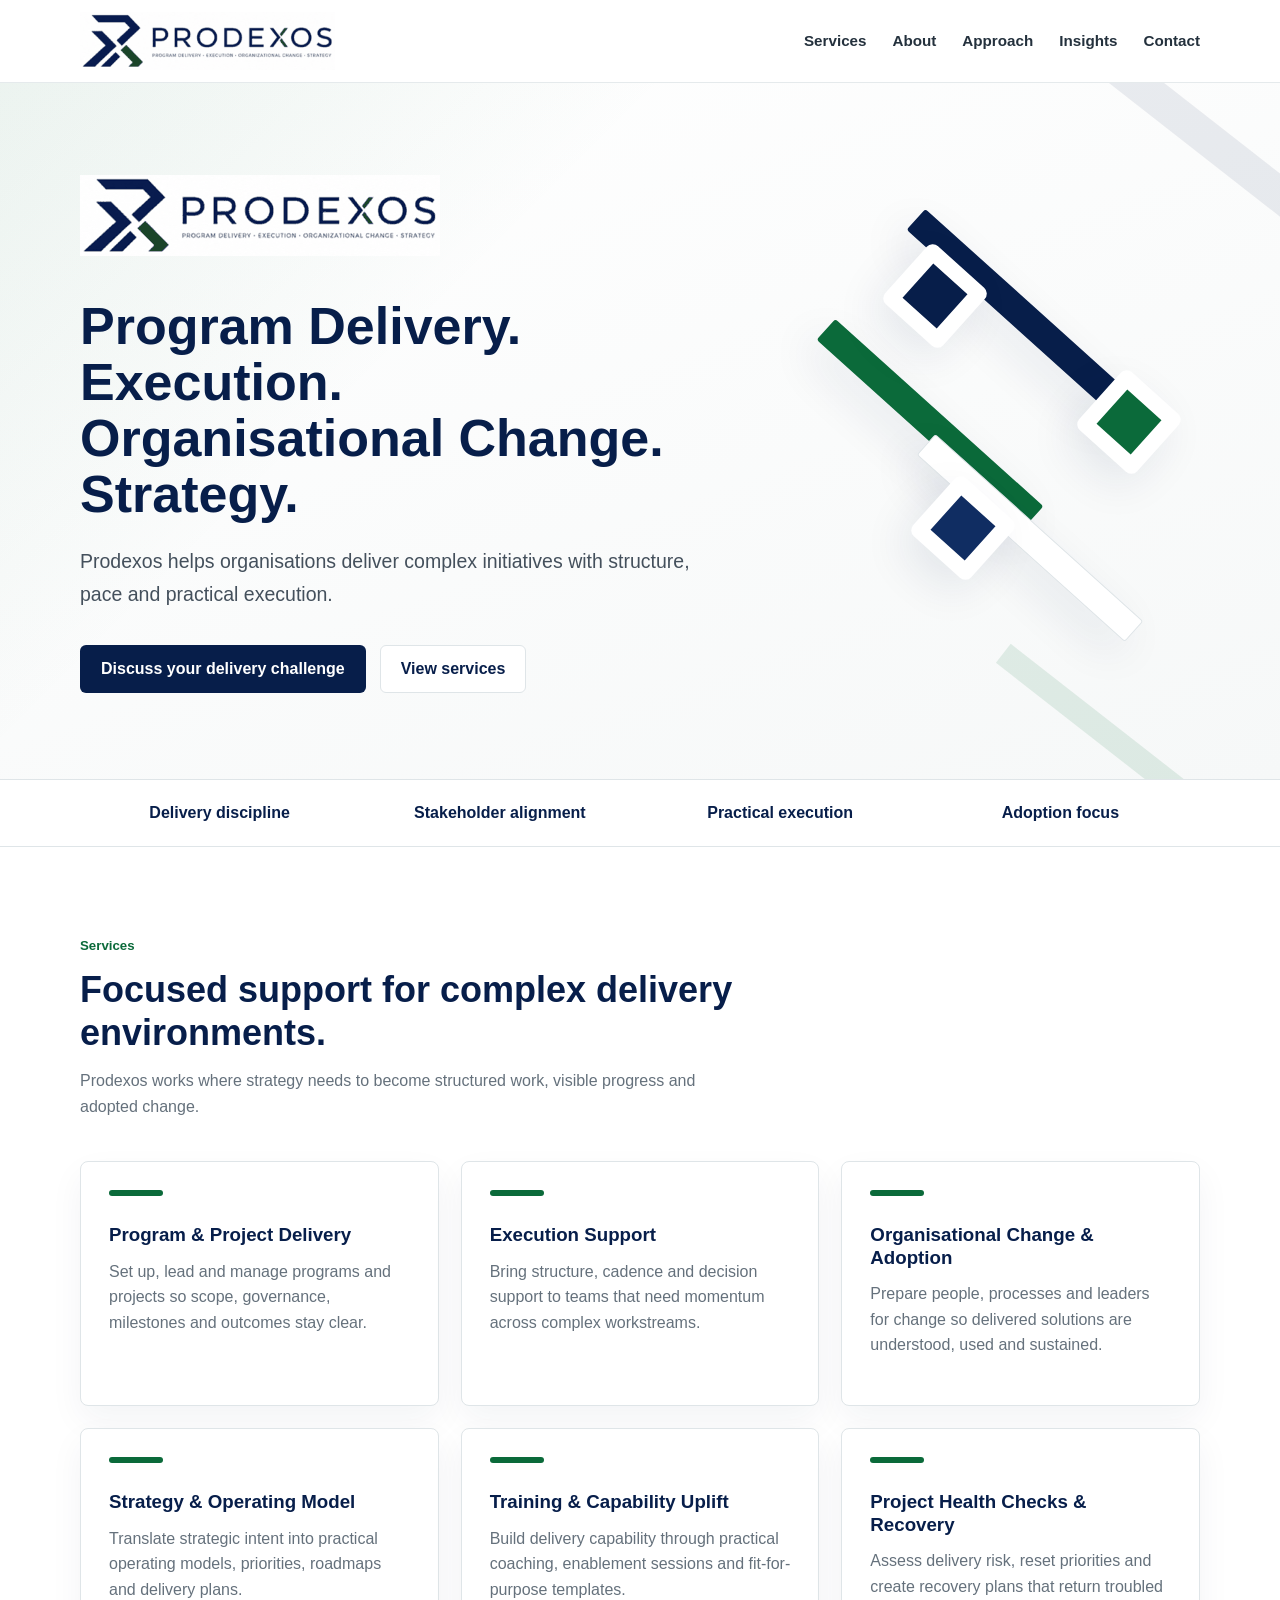
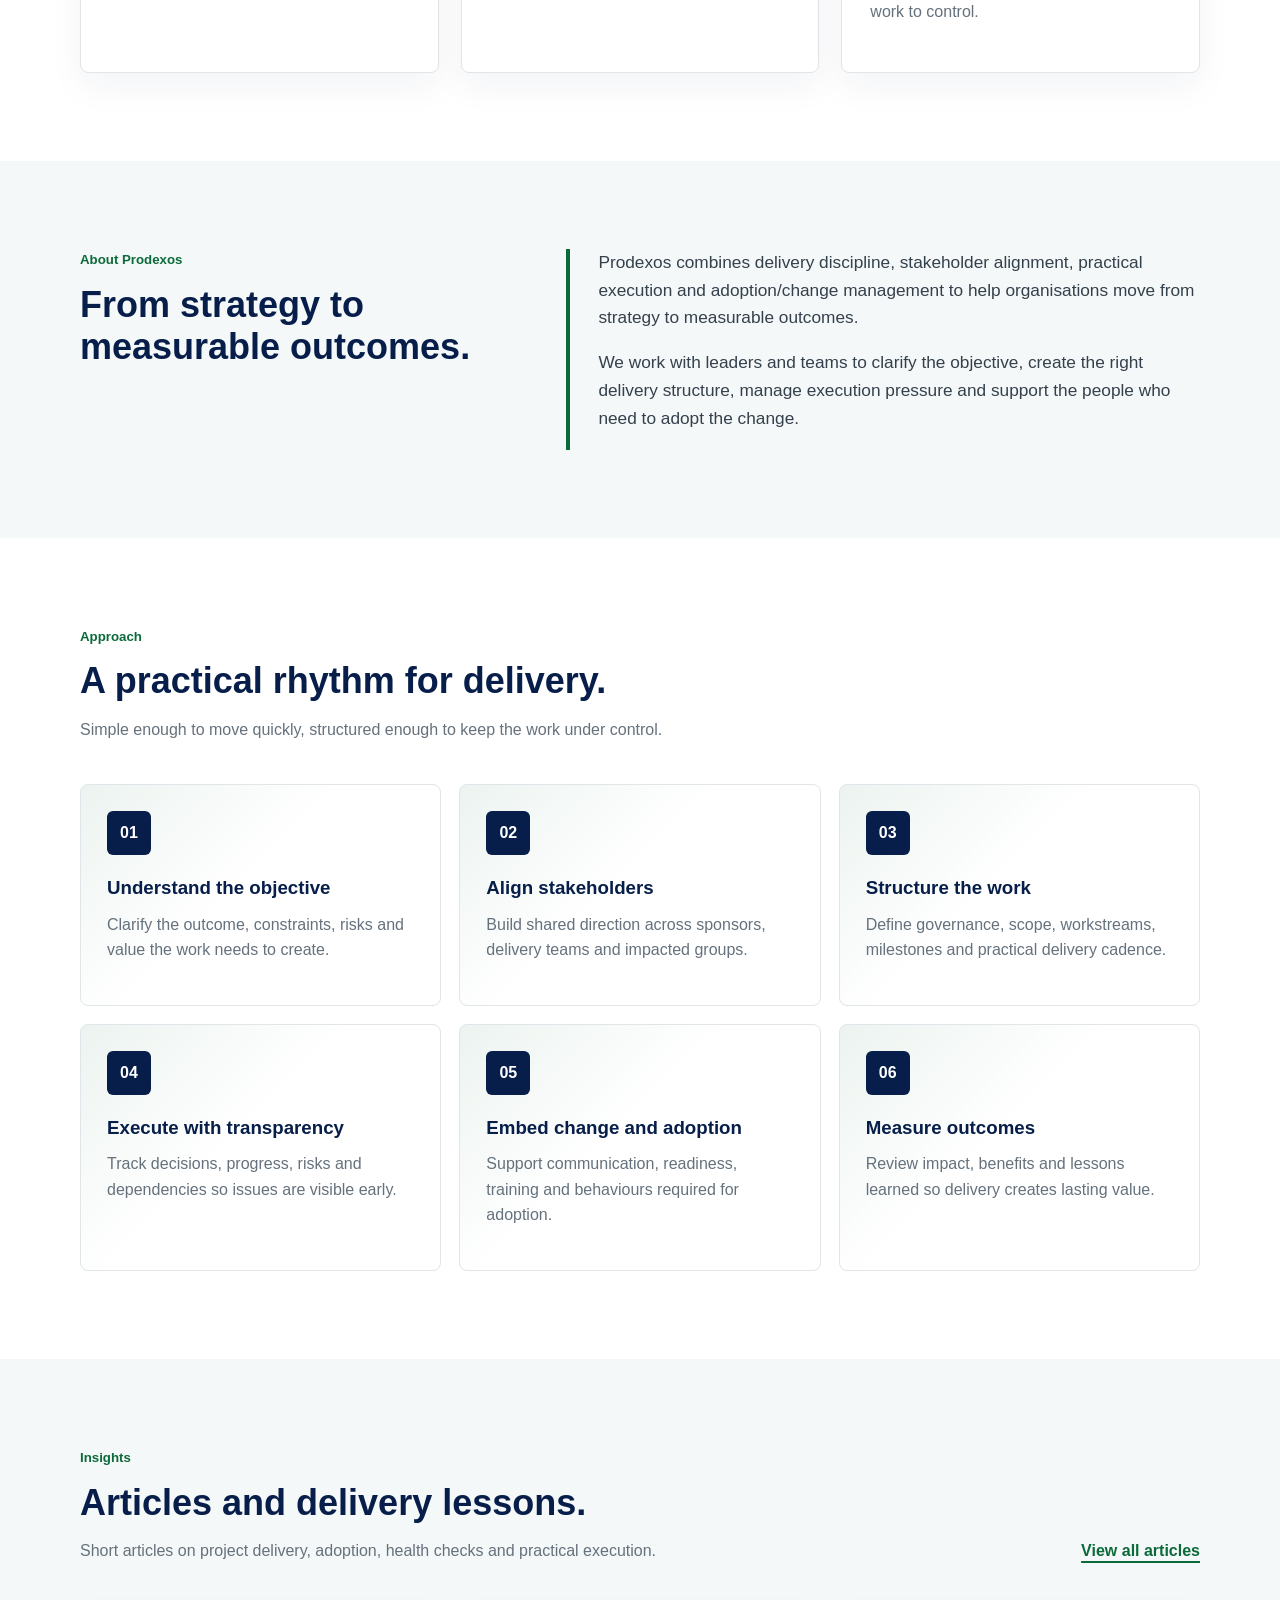
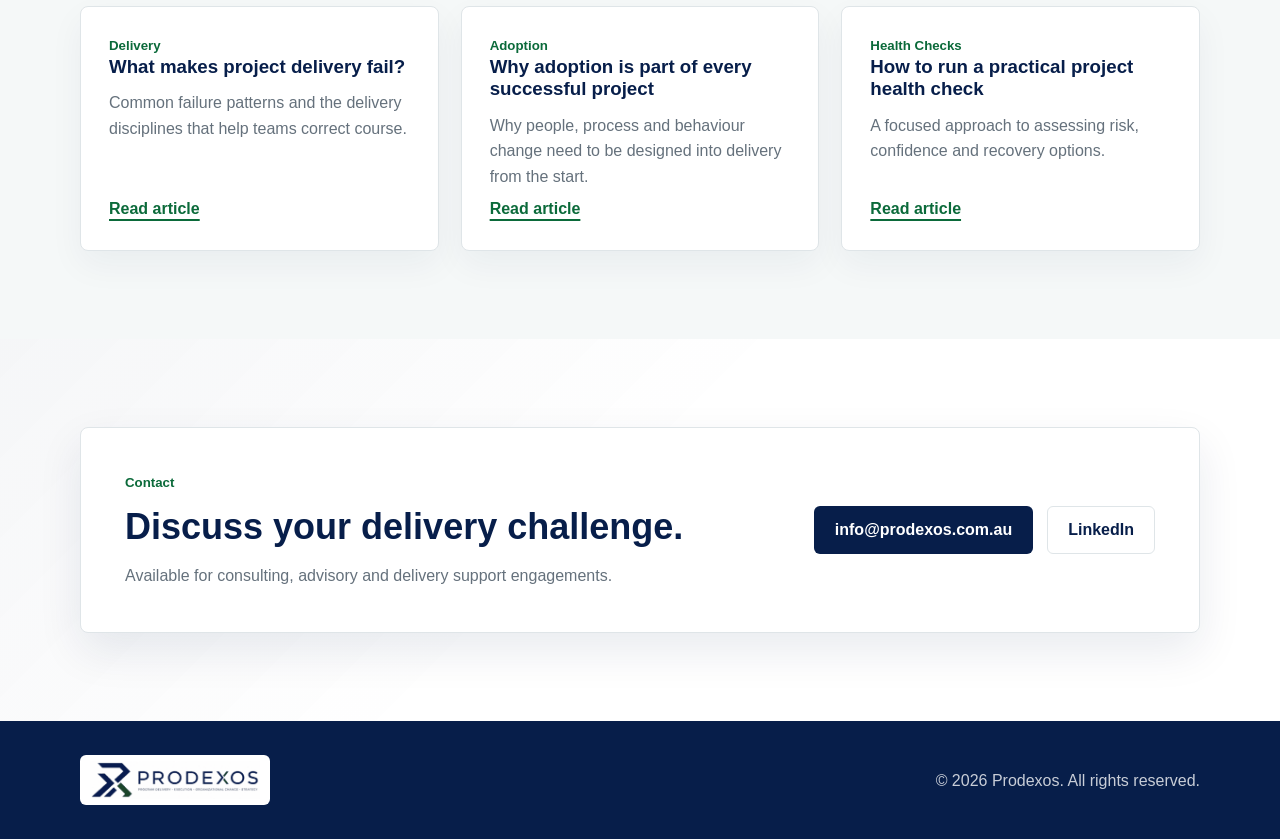
==== index.html @ 25dfd2f6 "Add Prodexos static website" ====
<!DOCTYPE html>
<html lang="en-AU">
<head>
  <meta charset="utf-8">
  <meta name="viewport" content="width=device-width, initial-scale=1">
  <meta name="description" content="Prodexos helps organisations deliver complex initiatives with program delivery, execution support, organisational change, strategy and capability uplift.">
  <title>Prodexos | Program Delivery, Execution and Organisational Change</title>
  <link rel="icon" href="assets/logo.png">
  <link rel="stylesheet" href="assets/styles.css">
</head>
<body>
  <a class="skip-link" href="#main">Skip to content</a>

  <header class="site-header">
    <div class="container header-inner">
      <a class="brand-link" href="index.html" aria-label="Prodexos home">
        <img src="assets/logo.png" alt="Prodexos" class="brand-logo">
      </a>
      <button class="nav-toggle" type="button" aria-expanded="false" aria-controls="site-nav">
        <span class="nav-toggle-line"></span>
        <span class="nav-toggle-line"></span>
        <span class="nav-toggle-line"></span>
        <span class="sr-only">Menu</span>
      </button>
      <nav class="site-nav" id="site-nav" aria-label="Primary navigation">
        <a href="#services">Services</a>
        <a href="#about">About</a>
        <a href="#approach">Approach</a>
        <a href="articles.html">Insights</a>
        <a href="#contact">Contact</a>
      </nav>
    </div>
  </header>

  <main id="main">
    <section class="hero section-band">
      <div class="container hero-grid">
        <div class="hero-copy">
          <img src="assets/logo.png" alt="Prodexos" class="hero-logo">
          <h1>Program Delivery. Execution. Organisational Change. Strategy.</h1>
          <p class="lead">Prodexos helps organisations deliver complex initiatives with structure, pace and practical execution.</p>
          <div class="hero-actions">
            <a class="button button-primary" href="#contact">Discuss your delivery challenge</a>
            <a class="button button-secondary" href="#services">View services</a>
          </div>
        </div>
        <div class="hero-panel" aria-hidden="true">
          <div class="delivery-line line-one"></div>
          <div class="delivery-line line-two"></div>
          <div class="delivery-line line-three"></div>
          <div class="delivery-node node-one"></div>
          <div class="delivery-node node-two"></div>
          <div class="delivery-node node-three"></div>
        </div>
      </div>
    </section>

    <section class="trust-strip">
      <div class="container trust-grid">
        <span>Delivery discipline</span>
        <span>Stakeholder alignment</span>
        <span>Practical execution</span>
        <span>Adoption focus</span>
      </div>
    </section>

    <section class="section" id="services">
      <div class="container">
        <div class="section-heading">
          <p class="eyebrow">Services</p>
          <h2>Focused support for complex delivery environments.</h2>
          <p>Prodexos works where strategy needs to become structured work, visible progress and adopted change.</p>
        </div>

        <div class="card-grid services-grid">
          <article class="service-card">
            <span class="card-accent"></span>
            <h3>Program &amp; Project Delivery</h3>
            <p>Set up, lead and manage programs and projects so scope, governance, milestones and outcomes stay clear.</p>
          </article>
          <article class="service-card">
            <span class="card-accent"></span>
            <h3>Execution Support</h3>
            <p>Bring structure, cadence and decision support to teams that need momentum across complex workstreams.</p>
          </article>
          <article class="service-card">
            <span class="card-accent"></span>
            <h3>Organisational Change &amp; Adoption</h3>
            <p>Prepare people, processes and leaders for change so delivered solutions are understood, used and sustained.</p>
          </article>
          <article class="service-card">
            <span class="card-accent"></span>
            <h3>Strategy &amp; Operating Model</h3>
            <p>Translate strategic intent into practical operating models, priorities, roadmaps and delivery plans.</p>
          </article>
          <article class="service-card">
            <span class="card-accent"></span>
            <h3>Training &amp; Capability Uplift</h3>
            <p>Build delivery capability through practical coaching, enablement sessions and fit-for-purpose templates.</p>
          </article>
          <article class="service-card">
            <span class="card-accent"></span>
            <h3>Project Health Checks &amp; Recovery</h3>
            <p>Assess delivery risk, reset priorities and create recovery plans that return troubled work to control.</p>
          </article>
        </div>
      </div>
    </section>

    <section class="section section-muted" id="about">
      <div class="container split-layout">
        <div class="section-heading compact">
          <p class="eyebrow">About Prodexos</p>
          <h2>From strategy to measurable outcomes.</h2>
        </div>
        <div class="rich-copy">
          <p>Prodexos combines delivery discipline, stakeholder alignment, practical execution and adoption/change management to help organisations move from strategy to measurable outcomes.</p>
          <p>We work with leaders and teams to clarify the objective, create the right delivery structure, manage execution pressure and support the people who need to adopt the change.</p>
        </div>
      </div>
    </section>

    <section class="section" id="approach">
      <div class="container">
        <div class="section-heading">
          <p class="eyebrow">Approach</p>
          <h2>A practical rhythm for delivery.</h2>
          <p>Simple enough to move quickly, structured enough to keep the work under control.</p>
        </div>

        <ol class="approach-list">
          <li>
            <span>01</span>
            <h3>Understand the objective</h3>
            <p>Clarify the outcome, constraints, risks and value the work needs to create.</p>
          </li>
          <li>
            <span>02</span>
            <h3>Align stakeholders</h3>
            <p>Build shared direction across sponsors, delivery teams and impacted groups.</p>
          </li>
          <li>
            <span>03</span>
            <h3>Structure the work</h3>
            <p>Define governance, scope, workstreams, milestones and practical delivery cadence.</p>
          </li>
          <li>
            <span>04</span>
            <h3>Execute with transparency</h3>
            <p>Track decisions, progress, risks and dependencies so issues are visible early.</p>
          </li>
          <li>
            <span>05</span>
            <h3>Embed change and adoption</h3>
            <p>Support communication, readiness, training and behaviours required for adoption.</p>
          </li>
          <li>
            <span>06</span>
            <h3>Measure outcomes</h3>
            <p>Review impact, benefits and lessons learned so delivery creates lasting value.</p>
          </li>
        </ol>
      </div>
    </section>

    <section class="section section-muted" id="insights">
      <div class="container">
        <div class="section-heading with-action">
          <div>
            <p class="eyebrow">Insights</p>
            <h2>Articles and delivery lessons.</h2>
            <p>Short articles on project delivery, adoption, health checks and practical execution.</p>
          </div>
          <a class="text-link" href="articles.html">View all articles</a>
        </div>

        <div class="card-grid article-grid">
          <article class="article-card">
            <p class="article-meta">Delivery</p>
            <h3>What makes project delivery fail?</h3>
            <p>Common failure patterns and the delivery disciplines that help teams correct course.</p>
            <a href="articles/project-delivery-failure.html">Read article</a>
          </article>
          <article class="article-card">
            <p class="article-meta">Adoption</p>
            <h3>Why adoption is part of every successful project</h3>
            <p>Why people, process and behaviour change need to be designed into delivery from the start.</p>
            <a href="articles/adoption-success.html">Read article</a>
          </article>
          <article class="article-card">
            <p class="article-meta">Health Checks</p>
            <h3>How to run a practical project health check</h3>
            <p>A focused approach to assessing risk, confidence and recovery options.</p>
            <a href="articles/project-health-check.html">Read article</a>
          </article>
        </div>
      </div>
    </section>

    <section class="section contact-section" id="contact">
      <div class="container contact-layout">
        <div class="section-heading compact">
          <p class="eyebrow">Contact</p>
          <h2>Discuss your delivery challenge.</h2>
          <p>Available for consulting, advisory and delivery support engagements.</p>
        </div>
        <div class="contact-actions">
          <a class="button button-primary" href="mailto:info@prodexos.com.au?subject=Prodexos%20consulting%20enquiry">info@prodexos.com.au</a>
          <a class="button button-secondary" href="https://www.linkedin.com/company/prodexos/" target="_blank" rel="noreferrer">LinkedIn</a>
        </div>
      </div>
    </section>
  </main>

  <footer class="site-footer">
    <div class="container footer-inner">
      <img src="assets/logo.png" alt="Prodexos" class="footer-logo">
      <p>&copy; 2026 Prodexos. All rights reserved.</p>
    </div>
  </footer>

  <script src="assets/script.js"></script>
</body>
</html>
---- assets/styles.css ----
:root {
  --navy: #071e4a;
  --navy-soft: #102d62;
  --green: #0b6a3a;
  --green-dark: #064b2a;
  --ink: #24313d;
  --muted: #65717c;
  --line: #dfe5e8;
  --surface: #ffffff;
  --surface-soft: #f5f8f8;
  --surface-green: #eef6f1;
  --shadow: 0 18px 45px rgba(7, 30, 74, 0.09);
}

* {
  box-sizing: border-box;
}

html {
  scroll-behavior: smooth;
}

body {
  margin: 0;
  color: var(--ink);
  background: var(--surface);
  font-family: Arial, Helvetica, sans-serif;
  font-size: 16px;
  line-height: 1.6;
  letter-spacing: 0;
}

body.nav-open {
  overflow: hidden;
}

img {
  display: block;
  max-width: 100%;
}

a {
  color: inherit;
  text-decoration: none;
}

p,
h1,
h2,
h3 {
  margin-top: 0;
}

p {
  color: var(--muted);
}

.container {
  width: min(1120px, calc(100% - 40px));
  margin: 0 auto;
}

.narrow {
  width: min(820px, calc(100% - 40px));
}

.skip-link {
  position: absolute;
  top: -80px;
  left: 16px;
  z-index: 100;
  padding: 10px 14px;
  color: #ffffff;
  background: var(--navy);
  border-radius: 6px;
}

.skip-link:focus {
  top: 16px;
}

.sr-only {
  position: absolute;
  width: 1px;
  height: 1px;
  padding: 0;
  margin: -1px;
  overflow: hidden;
  clip: rect(0, 0, 0, 0);
  white-space: nowrap;
  border: 0;
}

.site-header {
  position: sticky;
  top: 0;
  z-index: 50;
  background: rgba(255, 255, 255, 0.94);
  border-bottom: 1px solid rgba(223, 229, 232, 0.8);
  backdrop-filter: blur(14px);
}

.header-inner {
  display: flex;
  align-items: center;
  justify-content: space-between;
  min-height: 82px;
  gap: 28px;
}

.brand-link {
  display: inline-flex;
  align-items: center;
  max-width: 270px;
}

.brand-logo {
  width: 255px;
  height: auto;
}

.site-nav {
  display: flex;
  align-items: center;
  gap: 26px;
  color: var(--ink);
  font-size: 0.95rem;
  font-weight: 700;
}

.site-nav a {
  position: relative;
  padding: 8px 0;
}

.site-nav a::after {
  position: absolute;
  right: 0;
  bottom: 2px;
  left: 0;
  height: 2px;
  content: "";
  background: var(--green);
  transform: scaleX(0);
  transform-origin: right;
  transition: transform 180ms ease;
}

.site-nav a:hover::after,
.site-nav a:focus-visible::after,
.site-nav a[aria-current="page"]::after {
  transform: scaleX(1);
  transform-origin: left;
}

.nav-toggle {
  display: none;
  width: 44px;
  height: 44px;
  align-items: center;
  justify-content: center;
  flex-direction: column;
  gap: 5px;
  padding: 0;
  background: #ffffff;
  border: 1px solid var(--line);
  border-radius: 6px;
  cursor: pointer;
}

.nav-toggle-line {
  display: block;
  width: 20px;
  height: 2px;
  background: var(--navy);
}

.section-band {
  position: relative;
  overflow: hidden;
  background:
    linear-gradient(135deg, rgba(11, 106, 58, 0.08) 0%, rgba(11, 106, 58, 0) 34%),
    linear-gradient(160deg, #ffffff 0%, #f6f8f8 100%);
}

.section-band::before,
.section-band::after {
  position: absolute;
  content: "";
  pointer-events: none;
}

.section-band::before {
  top: 56px;
  right: -120px;
  width: 340px;
  height: 34px;
  background: rgba(7, 30, 74, 0.08);
  transform: rotate(38deg);
}

.section-band::after {
  right: 80px;
  bottom: 46px;
  width: 220px;
  height: 24px;
  background: rgba(11, 106, 58, 0.11);
  transform: rotate(38deg);
}

.hero {
  padding: 92px 0 86px;
}

.hero-grid {
  position: relative;
  z-index: 1;
  display: grid;
  grid-template-columns: minmax(0, 1.2fr) minmax(280px, 0.8fr);
  align-items: center;
  gap: 56px;
}

.hero-logo {
  width: min(360px, 100%);
  margin-bottom: 42px;
}

.hero h1,
.page-hero h1,
.article-hero h1 {
  max-width: 900px;
  color: var(--navy);
  font-size: 3.25rem;
  line-height: 1.08;
  margin-bottom: 22px;
}

.lead {
  max-width: 650px;
  color: #44505c;
  font-size: 1.22rem;
  line-height: 1.7;
}

.hero-actions,
.contact-actions {
  display: flex;
  flex-wrap: wrap;
  gap: 14px;
  margin-top: 34px;
}

.button {
  display: inline-flex;
  align-items: center;
  justify-content: center;
  min-height: 48px;
  padding: 13px 20px;
  border: 1px solid transparent;
  border-radius: 6px;
  font-weight: 700;
  line-height: 1.2;
  transition: transform 180ms ease, box-shadow 180ms ease, background 180ms ease, border-color 180ms ease;
}

.button:hover,
.button:focus-visible {
  transform: translateY(-2px);
  box-shadow: 0 10px 26px rgba(7, 30, 74, 0.16);
}

.button-primary {
  color: #ffffff;
  background: var(--navy);
}

.button-primary:hover,
.button-primary:focus-visible {
  background: var(--navy-soft);
}

.button-secondary {
  color: var(--navy);
  background: #ffffff;
  border-color: var(--line);
}

.button-secondary:hover,
.button-secondary:focus-visible {
  border-color: var(--green);
}

.hero-panel {
  position: relative;
  min-height: 390px;
}

.delivery-line,
.delivery-node {
  position: absolute;
}

.delivery-line {
  width: 280px;
  height: 28px;
  border-radius: 3px;
  transform: rotate(42deg);
  box-shadow: var(--shadow);
}

.line-one {
  top: 60px;
  right: 40px;
  background: var(--navy);
}

.line-two {
  top: 170px;
  right: 130px;
  background: var(--green);
}

.line-three {
  top: 285px;
  right: 30px;
  background: #ffffff;
  border: 1px solid var(--line);
}

.delivery-node {
  width: 78px;
  height: 78px;
  border: 16px solid var(--surface);
  border-radius: 8px;
  background: var(--green);
  box-shadow: var(--shadow);
  transform: rotate(42deg);
}

.node-one {
  top: 18px;
  right: 226px;
  background: var(--navy);
}

.node-two {
  top: 144px;
  right: 32px;
}

.node-three {
  top: 250px;
  right: 198px;
  background: var(--navy-soft);
}

.trust-strip {
  border-top: 1px solid var(--line);
  border-bottom: 1px solid var(--line);
  background: #ffffff;
}

.trust-grid {
  display: grid;
  grid-template-columns: repeat(4, 1fr);
  gap: 1px;
}

.trust-grid span {
  padding: 20px 18px;
  color: var(--navy);
  font-weight: 700;
  text-align: center;
  background: #ffffff;
}

.section {
  padding: 88px 0;
}

.section-muted {
  background: var(--surface-soft);
}

.section-heading {
  max-width: 760px;
  margin-bottom: 42px;
}

.section-heading.compact {
  margin-bottom: 0;
}

.section-heading.with-action {
  display: flex;
  max-width: none;
  align-items: end;
  justify-content: space-between;
  gap: 28px;
}

.eyebrow,
.article-meta {
  color: var(--green);
  font-size: 0.83rem;
  font-weight: 800;
}

.section-heading h2,
.contact-section h2 {
  color: var(--navy);
  font-size: 2.25rem;
  line-height: 1.18;
  margin-bottom: 14px;
}

.section-heading p:last-child {
  max-width: 660px;
  margin-bottom: 0;
}

.card-grid {
  display: grid;
  grid-template-columns: repeat(3, minmax(0, 1fr));
  gap: 22px;
}

.service-card,
.article-card {
  position: relative;
  min-height: 245px;
  padding: 28px;
  background: #ffffff;
  border: 1px solid var(--line);
  border-radius: 8px;
  box-shadow: 0 14px 34px rgba(7, 30, 74, 0.05);
  transition: transform 180ms ease, border-color 180ms ease, box-shadow 180ms ease;
}

.service-card:hover,
.article-card:hover {
  transform: translateY(-4px);
  border-color: rgba(11, 106, 58, 0.32);
  box-shadow: var(--shadow);
}

.card-accent {
  display: block;
  width: 54px;
  height: 6px;
  margin-bottom: 28px;
  background: var(--green);
  border-radius: 4px;
}

.service-card h3,
.article-card h3,
.article-card h2,
.approach-list h3 {
  color: var(--navy);
  line-height: 1.2;
  margin-bottom: 12px;
}

.service-card p,
.article-card p {
  margin-bottom: 0;
}

.split-layout {
  display: grid;
  grid-template-columns: minmax(260px, 0.8fr) minmax(0, 1.2fr);
  gap: 64px;
  align-items: start;
}

.rich-copy {
  max-width: 720px;
  padding-left: 28px;
  border-left: 4px solid var(--green);
}

.rich-copy p {
  color: #34404c;
  font-size: 1.08rem;
}

.approach-list {
  display: grid;
  grid-template-columns: repeat(3, minmax(0, 1fr));
  gap: 18px;
  padding: 0;
  margin: 0;
  list-style: none;
  counter-reset: approach;
}

.approach-list li {
  min-height: 220px;
  padding: 26px;
  background:
    linear-gradient(135deg, rgba(11, 106, 58, 0.08) 0%, rgba(11, 106, 58, 0) 44%),
    #ffffff;
  border: 1px solid var(--line);
  border-radius: 8px;
}

.approach-list span {
  display: inline-flex;
  align-items: center;
  justify-content: center;
  width: 44px;
  height: 44px;
  margin-bottom: 22px;
  color: #ffffff;
  background: var(--navy);
  border-radius: 6px;
  font-weight: 800;
}

.article-card {
  display: flex;
  flex-direction: column;
}

.article-card a,
.text-link {
  display: inline-flex;
  width: fit-content;
  margin-top: auto;
  color: var(--green);
  font-weight: 800;
  text-decoration: underline;
  text-decoration-thickness: 2px;
  text-underline-offset: 5px;
}

.article-card a:hover,
.article-card a:focus-visible,
.text-link:hover,
.text-link:focus-visible {
  color: var(--green-dark);
}

.article-card-large {
  min-height: 300px;
}

.page-hero,
.article-hero {
  padding: 82px 0 74px;
}

.page-hero h1,
.article-hero h1 {
  font-size: 2.9rem;
}

.back-link {
  margin-bottom: 28px;
}

.article-content {
  width: min(780px, calc(100% - 40px));
  padding: 72px 0 88px;
}

.article-content p {
  color: #34404c;
  font-size: 1.08rem;
}

.article-content h2 {
  color: var(--navy);
  margin-top: 42px;
  margin-bottom: 12px;
}

.contact-section {
  background:
    linear-gradient(135deg, rgba(7, 30, 74, 0.04) 0%, rgba(7, 30, 74, 0) 48%),
    #ffffff;
}

.contact-layout {
  display: grid;
  grid-template-columns: minmax(0, 1fr) auto;
  gap: 40px;
  align-items: center;
  padding: 44px;
  border: 1px solid var(--line);
  border-radius: 8px;
  background: #ffffff;
  box-shadow: var(--shadow);
}

.contact-actions {
  justify-content: flex-end;
  margin-top: 0;
}

.site-footer {
  padding: 34px 0;
  background: var(--navy);
}

.footer-inner {
  display: flex;
  align-items: center;
  justify-content: space-between;
  gap: 24px;
}

.footer-logo {
  width: 190px;
  padding: 6px 10px;
  background: #ffffff;
  border-radius: 6px;
}

.site-footer p {
  margin: 0;
  color: rgba(255, 255, 255, 0.78);
}

@media (max-width: 980px) {
  .hero-grid,
  .split-layout,
  .contact-layout {
    grid-template-columns: 1fr;
  }

  .hero-panel {
    min-height: 260px;
  }

  .hero h1,
  .page-hero h1,
  .article-hero h1 {
    font-size: 2.55rem;
  }

  .section-heading h2,
  .contact-section h2 {
    font-size: 2rem;
  }

  .card-grid,
  .approach-list {
    grid-template-columns: repeat(2, minmax(0, 1fr));
  }

  .trust-grid {
    grid-template-columns: repeat(2, 1fr);
  }
}

@media (max-width: 760px) {
  .container,
  .narrow,
  .article-content {
    width: min(100% - 28px, 1120px);
  }

  .header-inner {
    min-height: 72px;
  }

  .brand-logo {
    width: 205px;
  }

  .nav-toggle {
    display: inline-flex;
  }

  .site-nav {
    position: fixed;
    top: 72px;
    right: 14px;
    left: 14px;
    display: none;
    flex-direction: column;
    align-items: stretch;
    gap: 0;
    padding: 12px;
    background: #ffffff;
    border: 1px solid var(--line);
    border-radius: 8px;
    box-shadow: var(--shadow);
  }

  .nav-open .site-nav {
    display: flex;
  }

  .site-nav a {
    padding: 13px 10px;
  }

  .hero,
  .page-hero,
  .article-hero {
    padding: 58px 0 56px;
  }

  .hero-logo {
    margin-bottom: 30px;
  }

  .hero h1,
  .page-hero h1,
  .article-hero h1 {
    font-size: 2.08rem;
  }

  .lead {
    font-size: 1.08rem;
  }

  .hero-actions,
  .contact-actions {
    flex-direction: column;
  }

  .button {
    width: 100%;
  }

  .hero-panel {
    min-height: 210px;
  }

  .delivery-line {
    width: 210px;
    height: 22px;
  }

  .line-one {
    top: 32px;
    right: 34px;
  }

  .line-two {
    top: 112px;
    right: 106px;
  }

  .line-three {
    top: 182px;
    right: 22px;
  }

  .delivery-node {
    width: 58px;
    height: 58px;
    border-width: 12px;
  }

  .node-one {
    top: 6px;
    right: 184px;
  }

  .node-two {
    top: 98px;
    right: 18px;
  }

  .node-three {
    top: 164px;
    right: 154px;
  }

  .section {
    padding: 62px 0;
  }

  .section-heading.with-action {
    display: block;
  }

  .section-heading.with-action .text-link {
    margin-top: 18px;
  }

  .card-grid,
  .approach-list,
  .trust-grid {
    grid-template-columns: 1fr;
  }

  .service-card,
  .article-card,
  .approach-list li {
    min-height: auto;
    padding: 24px;
  }

  .rich-copy {
    padding-left: 20px;
  }

  .contact-layout {
    padding: 28px;
  }

  .footer-inner {
    align-items: flex-start;
    flex-direction: column;
  }
}

@media (prefers-reduced-motion: reduce) {
  *,
  *::before,
  *::after {
    scroll-behavior: auto;
    transition-duration: 0.01ms;
    animation-duration: 0.01ms;
    animation-iteration-count: 1;
  }
}
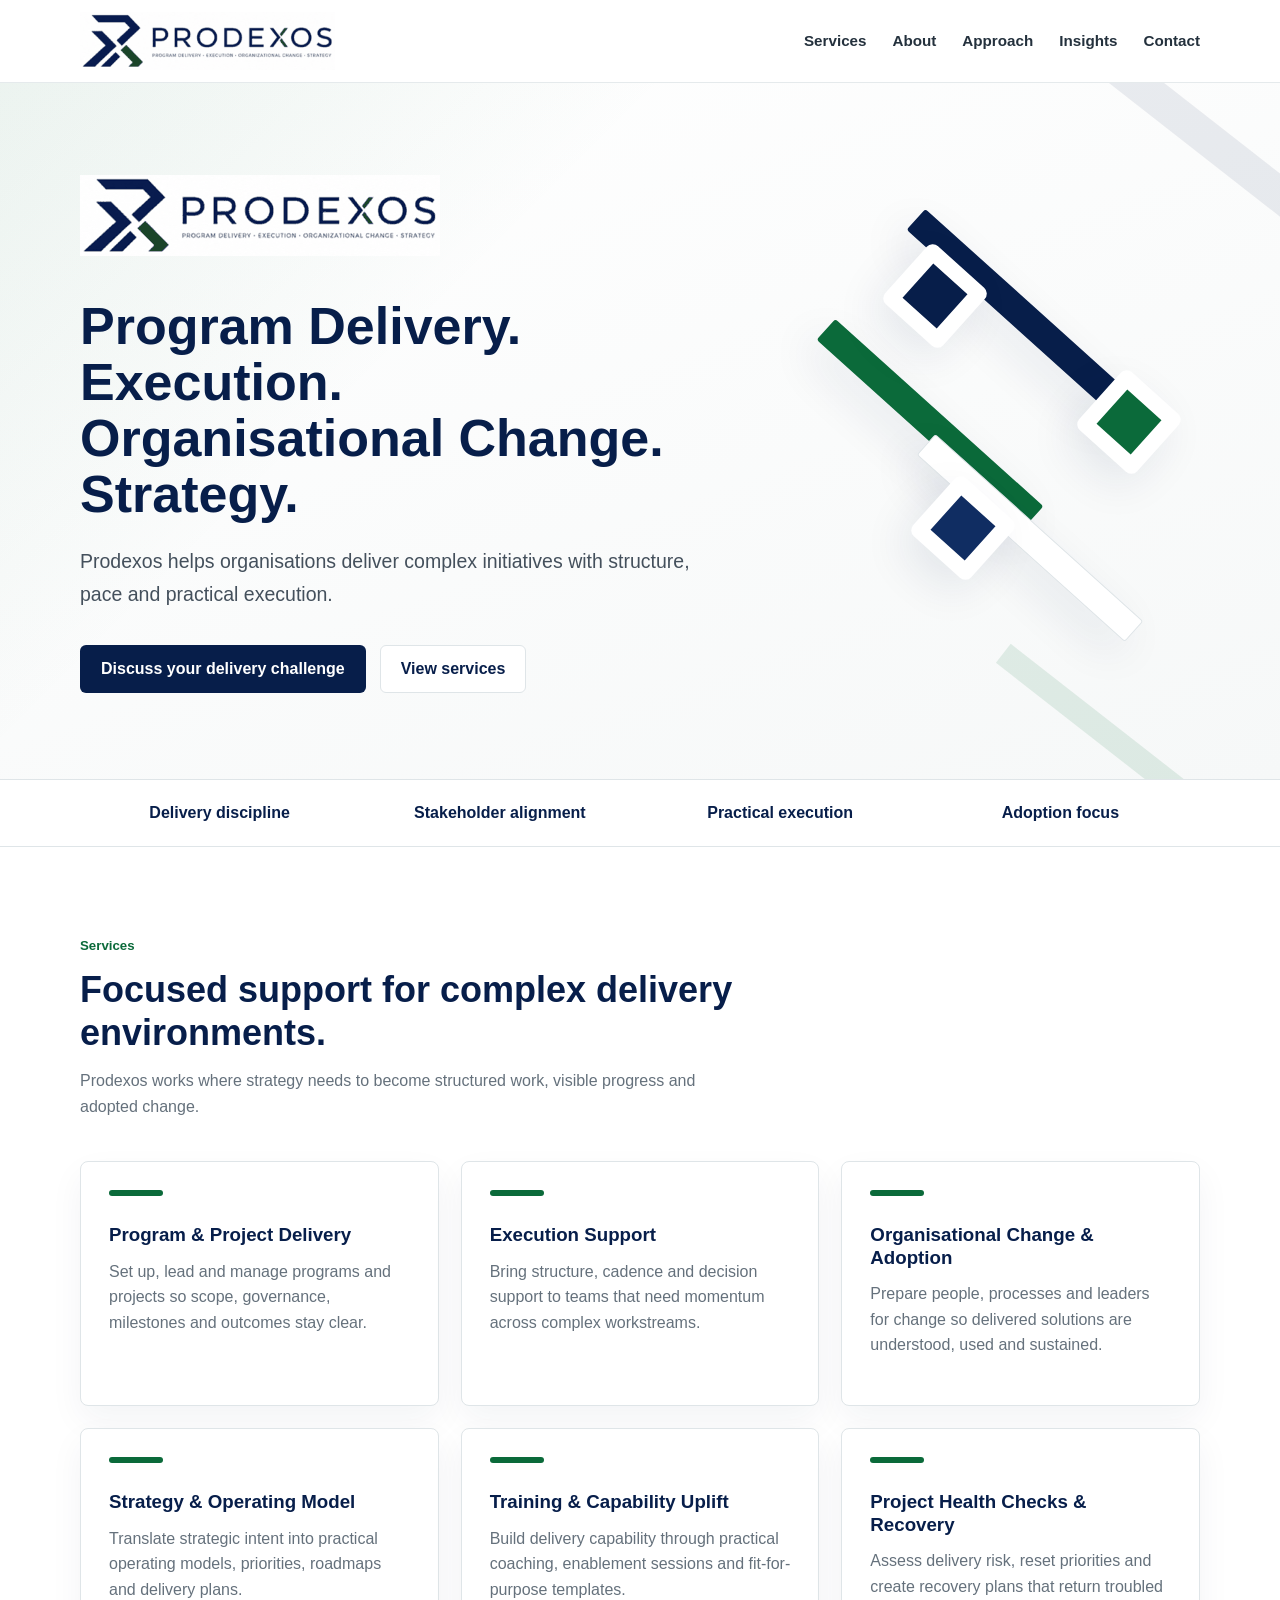
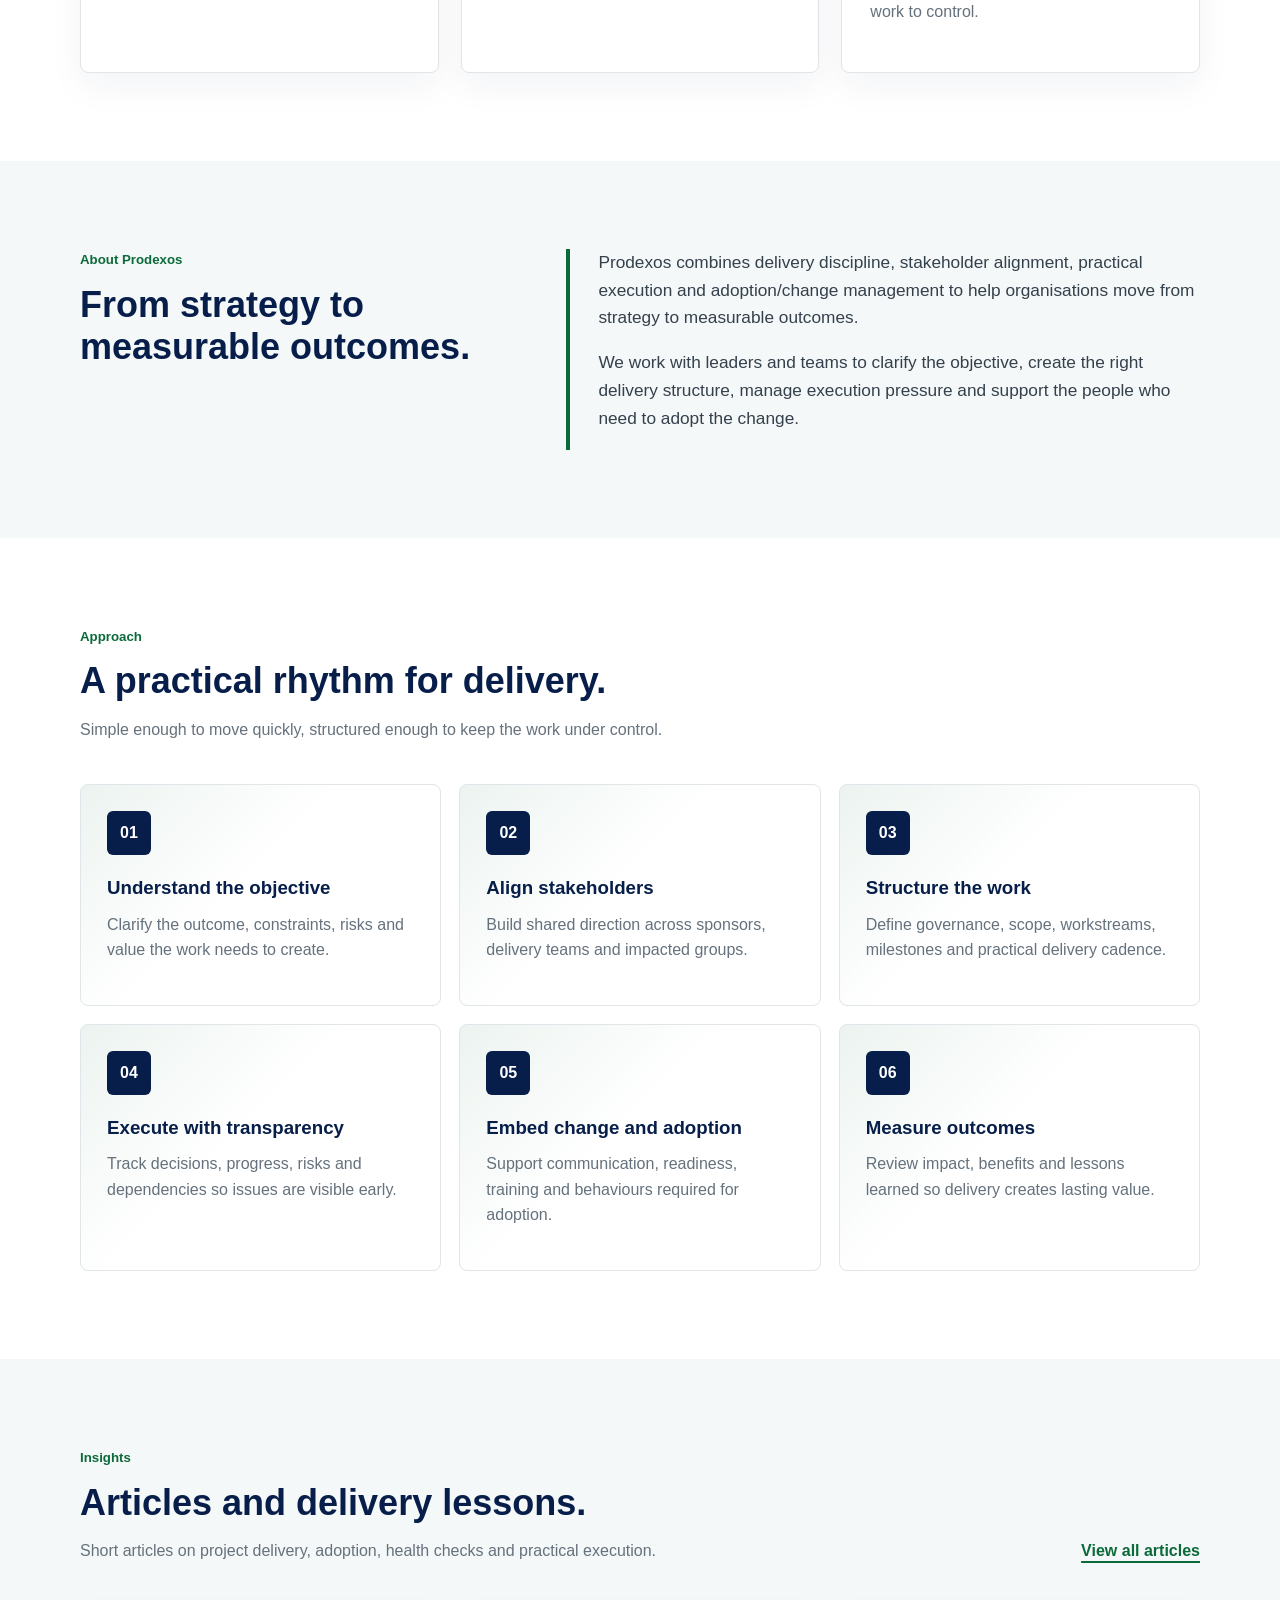
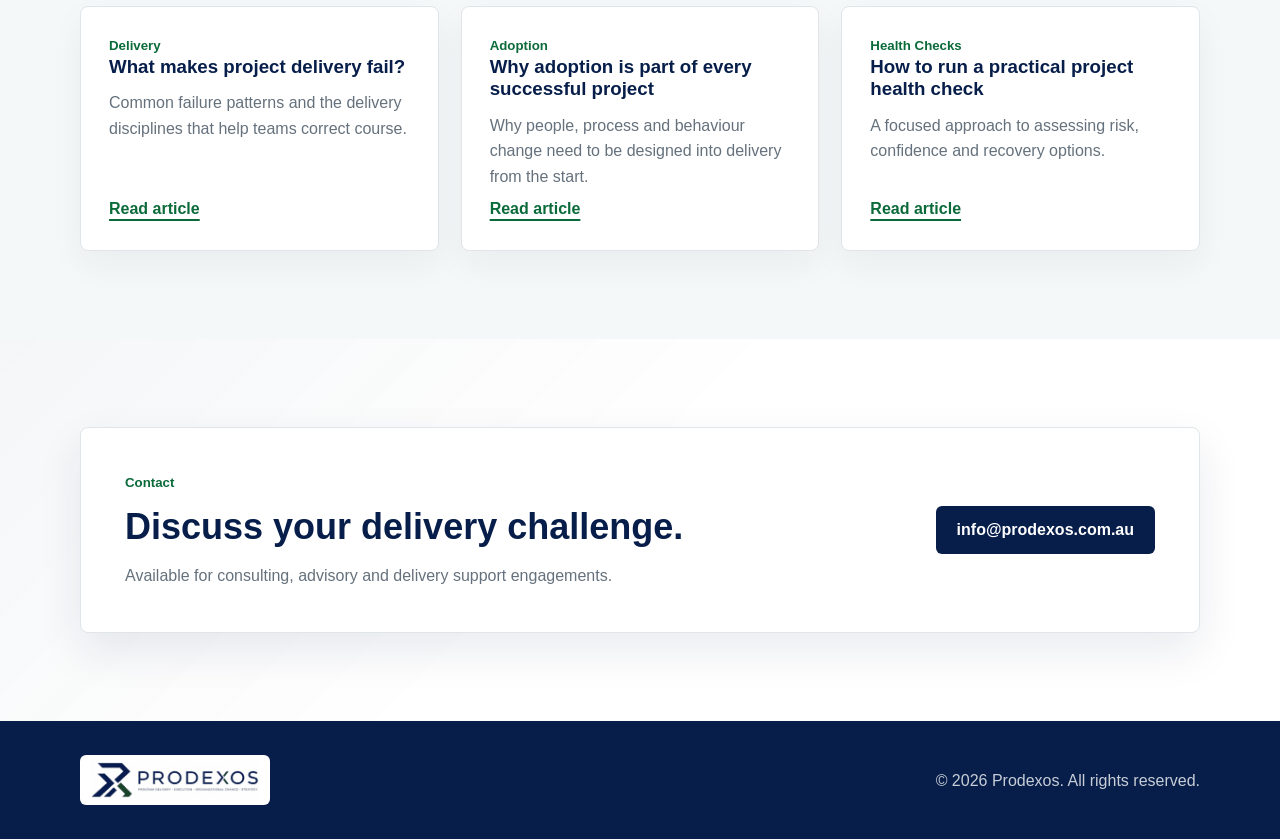
==== commit ef0e6958: "Remove LinkedIn button from contact section" ====
--- a/index.html
+++ b/index.html
@@ -206,7 +206,6 @@
         </div>
         <div class="contact-actions">
           <a class="button button-primary" href="mailto:info@prodexos.com.au?subject=Prodexos%20consulting%20enquiry">info@prodexos.com.au</a>
-          <a class="button button-secondary" href="https://www.linkedin.com/company/prodexos/" target="_blank" rel="noreferrer">LinkedIn</a>
         </div>
       </div>
     </section>
